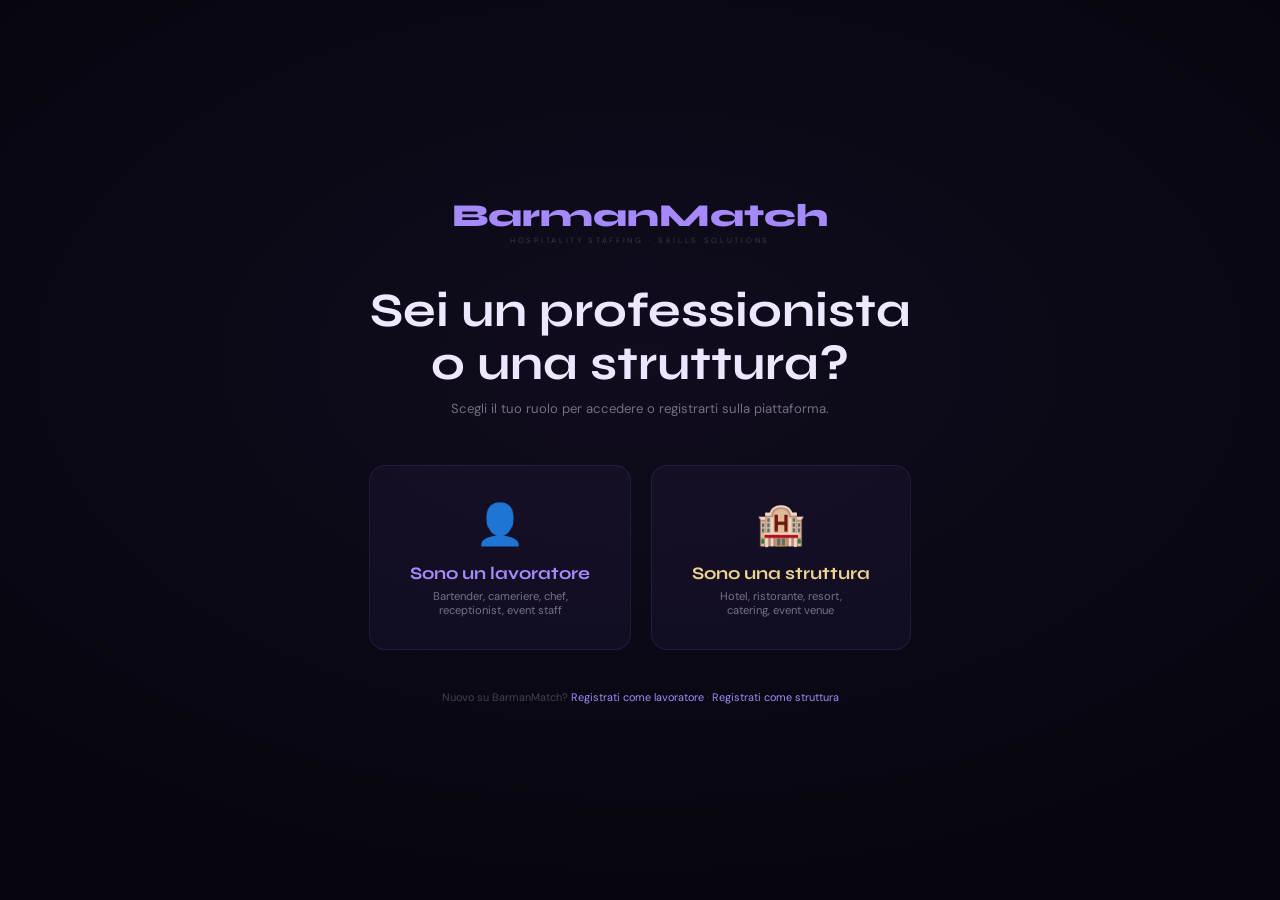
==== BARMANMATCH_APP/frontend/index.html @ 91419bfc "Initial commit - BarmanMatch: marketplace staff HoReCa (40%, congelato) Backend FastAPI (auth/matchi" ====
<!DOCTYPE html>
<html lang="it">
<head>
<meta charset="UTF-8">
<meta name="viewport" content="width=device-width, initial-scale=1.0">
<title>BarmanMatch — Accedi</title>
<link rel="preconnect" href="https://fonts.googleapis.com">
<link href="https://fonts.googleapis.com/css2?family=Syne:wght@700;800&family=DM+Sans:wght@400;500;600&display=swap" rel="stylesheet">
<link rel="stylesheet" href="shared/style.css">
<style>
.hero-entry{min-height:100dvh;display:flex;flex-direction:column;align-items:center;justify-content:center;padding:2rem;text-align:center;position:relative;}
.hero-entry::before{content:'';position:absolute;inset:0;background:radial-gradient(ellipse 70% 60% at 50% 40%,rgba(139,92,246,.07),transparent);}
.logo-wrap{margin-bottom:2.5rem;}
.logo-brand{font-family:'Syne',sans-serif;font-weight:800;font-size:2rem;color:var(--vl);}
.logo-sub{font-size:.48rem;letter-spacing:.35em;text-transform:uppercase;color:rgba(244,240,255,.2);}
.entry-headline{font-family:'Syne',sans-serif;font-size:clamp(1.5rem,5vw,3rem);font-weight:700;line-height:1.1;margin-bottom:.6rem;}
.entry-sub{font-size:.82rem;color:var(--gr);margin-bottom:3rem;max-width:420px;}
.role-cards{display:flex;gap:1.2rem;justify-content:center;flex-wrap:wrap;margin-bottom:2.5rem;}
.role-card{background:var(--bg2);border:1px solid rgba(139,92,246,.15);border-radius:16px;padding:2rem 2.5rem;cursor:pointer;transition:all .3s;text-decoration:none;color:inherit;}
.role-card:hover{border-color:rgba(139,92,246,.4);transform:translateY(-4px);box-shadow:0 20px 50px rgba(0,0,0,.4);}
.role-card.venue:hover{border-color:rgba(201,168,76,.4);}
.role-ico{font-size:2.5rem;margin-bottom:.8rem;}
.role-title{font-family:'Syne',sans-serif;font-size:1.1rem;font-weight:700;margin-bottom:.3rem;}
.role-card.worker .role-title{color:var(--vl);}
.role-card.venue .role-title{color:var(--gl);}
.role-desc{font-size:.7rem;color:var(--gr);}
.already{font-size:.68rem;color:rgba(244,240,255,.25);}
.already a{color:var(--vl);text-decoration:none;}
.already a:hover{text-decoration:underline;}
</style>
</head>
<body>
<main class="hero-entry">
  <div class="logo-wrap">
    <div class="logo-brand">BarmanMatch</div>
    <div class="logo-sub">Hospitality Staffing · Skills Solutions</div>
  </div>
  <h1 class="entry-headline">Sei un professionista<br>o una struttura?</h1>
  <p class="entry-sub">Scegli il tuo ruolo per accedere o registrarti sulla piattaforma.</p>
  <div class="role-cards">
    <a href="worker/login.html" class="role-card worker">
      <div class="role-ico">👤</div>
      <div class="role-title">Sono un lavoratore</div>
      <div class="role-desc">Bartender, cameriere, chef,<br>receptionist, event staff</div>
    </a>
    <a href="venue/login.html" class="role-card venue">
      <div class="role-ico">🏨</div>
      <div class="role-title">Sono una struttura</div>
      <div class="role-desc">Hotel, ristorante, resort,<br>catering, event venue</div>
    </a>
  </div>
  <div class="already">Nuovo su BarmanMatch?
    <a href="worker/register.html">Registrati come lavoratore</a> ·
    <a href="venue/register.html">Registrati come struttura</a>
  </div>
</main>
<script src="shared/api.js"></script>
<script>
// Se già loggato, redirect alla dashboard corretta
const session = getSession();
if (session) {
  window.location.href = session.role === 'venue'
    ? 'venue/dashboard.html'
    : 'worker/dashboard.html';
}
</script>
</body>
</html>
---- BARMANMATCH_APP/frontend/shared/style.css ----
:root{
  --v:#8B5CF6;--vl:#A78BFA;--vd:#6D28D9;
  --g:#C9A84C;--gl:#F0D78A;
  --t:#00E5B4;
  --red:#F87171;--green:#34D399;
  --bg:#07060E;--bg2:#0E0B1A;--bg3:#130F20;
  --w:#F4F0FF;--gr:rgba(244,240,255,.45);
  --r:12px;--rp:999px;
  --trans:.3s ease;
}
*{margin:0;padding:0;box-sizing:border-box;}
html{scroll-behavior:smooth;}
body{background:var(--bg);color:var(--w);font-family:'DM Sans',sans-serif;-webkit-font-smoothing:antialiased;min-height:100dvh;}

/* TYPOGRAPHY */
h1,h2,h3{font-family:'Syne',sans-serif;font-weight:700;}
h1{font-size:clamp(1.6rem,5vw,2.5rem);}
h2{font-size:clamp(1.2rem,3vw,1.8rem);}
h3{font-size:1rem;}

/* NAV */
.app-nav{position:sticky;top:0;z-index:100;background:rgba(7,6,14,.92);backdrop-filter:blur(20px);border-bottom:1px solid rgba(139,92,246,.1);padding:.8rem 1.5rem;display:flex;align-items:center;justify-content:space-between;}
.app-nav-brand{font-family:'Syne',sans-serif;font-weight:800;color:var(--vl);font-size:.95rem;text-decoration:none;}
.app-nav-brand span{display:block;font-size:.42rem;letter-spacing:.25em;text-transform:uppercase;color:rgba(244,240,255,.3);margin-top:-1px;}
.app-nav-right{display:flex;align-items:center;gap:1rem;}
.app-nav-right a,.app-nav-right button{font-size:.58rem;letter-spacing:.12em;text-transform:uppercase;color:var(--gr);text-decoration:none;background:none;border:none;cursor:pointer;transition:color var(--trans);}
.app-nav-right a:hover,.app-nav-right button:hover{color:var(--vl);}

/* LAYOUT */
.page{max-width:1100px;margin:0 auto;padding:2.5rem 1.5rem 5rem;}
.page-sm{max-width:480px;margin:0 auto;padding:3rem 1.5rem;}

/* CARD */
.card{background:var(--bg2);border:1px solid rgba(139,92,246,.12);border-radius:var(--r);padding:2rem;}
.card-sm{background:var(--bg2);border:1px solid rgba(139,92,246,.12);border-radius:var(--r);padding:1.4rem;}

/* FORM */
.form-group{margin-bottom:1.2rem;}
.form-group label{display:block;font-size:.58rem;letter-spacing:.18em;text-transform:uppercase;color:rgba(244,240,255,.45);margin-bottom:.4rem;}
input[type=text],input[type=email],input[type=password],input[type=number],input[type=date],input[type=time],select,textarea{
  width:100%;background:rgba(139,92,246,.06);border:1px solid rgba(139,92,246,.2);
  border-radius:8px;padding:.75rem 1rem;color:var(--w);font-family:'DM Sans',sans-serif;font-size:.85rem;
  outline:none;transition:border-color var(--trans);
}
input:focus,select:focus,textarea:focus{border-color:var(--vl);}
select option{background:var(--bg2);color:var(--w);}
textarea{resize:vertical;min-height:80px;}
.form-row{display:grid;grid-template-columns:1fr 1fr;gap:1rem;}
@media(max-width:500px){.form-row{grid-template-columns:1fr;}}

/* PILLS INPUT (tags) */
.pills-wrap{display:flex;flex-wrap:wrap;gap:.4rem;padding:.5rem;background:rgba(139,92,246,.04);border:1px solid rgba(139,92,246,.2);border-radius:8px;min-height:44px;}
.pill-tag{display:flex;align-items:center;gap:.3rem;background:rgba(139,92,246,.15);border:1px solid rgba(139,92,246,.25);border-radius:var(--rp);padding:.18rem .55rem;font-size:.65rem;color:var(--vl);}
.pill-tag button{background:none;border:none;color:rgba(167,139,250,.6);cursor:pointer;font-size:.7rem;line-height:1;padding:0;}
.pill-tag button:hover{color:var(--red);}
.pills-input{background:none;border:none;outline:none;color:var(--w);font-size:.78rem;min-width:120px;flex:1;}

/* BUTTONS */
.btn{display:inline-flex;align-items:center;justify-content:center;gap:.4rem;border:none;cursor:pointer;font-family:'DM Sans',sans-serif;font-weight:600;transition:all var(--trans);}
.btn-primary{background:var(--v);color:#fff;padding:.75rem 2rem;border-radius:var(--rp);font-size:.7rem;letter-spacing:.15em;text-transform:uppercase;}
.btn-primary:hover{background:var(--vl);}
.btn-primary:disabled{opacity:.4;cursor:not-allowed;}
.btn-outline{background:transparent;color:var(--vl);border:1px solid rgba(139,92,246,.3);padding:.65rem 1.5rem;border-radius:var(--rp);font-size:.65rem;letter-spacing:.12em;text-transform:uppercase;}
.btn-outline:hover{background:rgba(139,92,246,.08);}
.btn-gold{background:var(--g);color:#000;padding:.65rem 1.5rem;border-radius:var(--rp);font-size:.65rem;font-weight:700;letter-spacing:.12em;text-transform:uppercase;}
.btn-gold:hover{background:var(--gl);}
.btn-danger{background:rgba(248,113,113,.12);color:var(--red);border:1px solid rgba(248,113,113,.25);padding:.55rem 1.2rem;border-radius:var(--rp);font-size:.62rem;}
.btn-danger:hover{background:rgba(248,113,113,.2);}
.btn-sm{padding:.45rem 1rem;font-size:.58rem;}
.btn-full{width:100%;}

/* BADGES */
.badge{display:inline-flex;align-items:center;gap:.25rem;font-size:.42rem;letter-spacing:.15em;text-transform:uppercase;padding:.2rem .55rem;border-radius:var(--rp);}
.badge-green{background:rgba(52,211,153,.1);color:var(--green);border:1px solid rgba(52,211,153,.2);}
.badge-violet{background:rgba(139,92,246,.1);color:var(--vl);border:1px solid rgba(139,92,246,.2);}
.badge-gold{background:rgba(201,168,76,.1);color:var(--gl);border:1px solid rgba(201,168,76,.2);}
.badge-red{background:rgba(248,113,113,.1);color:var(--red);border:1px solid rgba(248,113,113,.2);}
.badge-teal{background:rgba(0,229,180,.1);color:var(--t);border:1px solid rgba(0,229,180,.2);}

/* STAT MINI */
.stat-row{display:flex;gap:.8rem;flex-wrap:wrap;}
.stat-mini{background:rgba(139,92,246,.05);border:1px solid rgba(139,92,246,.1);border-radius:8px;padding:.6rem 1rem;text-align:center;}
.stat-mini-n{font-family:'Syne',sans-serif;font-size:1.1rem;font-weight:700;color:var(--vl);}
.stat-mini-l{font-size:.42rem;letter-spacing:.12em;text-transform:uppercase;color:rgba(244,240,255,.3);}

/* SHIFT CARD */
.shift-card{background:var(--bg2);border:1px solid rgba(139,92,246,.1);border-radius:var(--r);padding:1.4rem;transition:all var(--trans);position:relative;}
.shift-card:hover{border-color:rgba(139,92,246,.25);transform:translateY(-2px);}
.shift-card.urgent::before{content:'URGENTE';position:absolute;top:.8rem;right:.8rem;font-size:.38rem;letter-spacing:.2em;background:rgba(201,168,76,.15);color:var(--gl);border:1px solid rgba(201,168,76,.25);padding:.18rem .55rem;border-radius:var(--rp);}
.shift-role{font-family:'Syne',sans-serif;font-size:1rem;font-weight:700;color:var(--vl);margin-bottom:.2rem;}
.shift-meta{font-size:.72rem;color:var(--gr);margin-bottom:.8rem;}
.shift-meta span{color:rgba(244,240,255,.6);}
.shift-rate{font-family:'Syne',sans-serif;font-size:1.3rem;font-weight:800;color:var(--gl);}
.shift-rate small{font-size:.65rem;color:var(--gr);font-weight:400;}
.shift-score{display:flex;align-items:center;gap:.4rem;font-size:.68rem;color:rgba(167,139,250,.7);}
.score-bar{height:4px;background:rgba(255,255,255,.06);border-radius:2px;overflow:hidden;flex:1;}
.score-fill{height:100%;background:linear-gradient(90deg,var(--v),var(--vl));border-radius:2px;}
.shift-actions{display:flex;gap:.6rem;margin-top:1rem;flex-wrap:wrap;}

/* ALERT */
.alert{padding:.8rem 1.2rem;border-radius:8px;font-size:.78rem;margin-bottom:1rem;}
.alert-error{background:rgba(248,113,113,.08);border:1px solid rgba(248,113,113,.2);color:var(--red);}
.alert-success{background:rgba(52,211,153,.08);border:1px solid rgba(52,211,153,.2);color:var(--green);}
.alert-info{background:rgba(139,92,246,.08);border:1px solid rgba(139,92,246,.2);color:var(--vl);}

/* TABS */
.tabs{display:flex;gap:.5rem;margin-bottom:1.5rem;border-bottom:1px solid rgba(139,92,246,.1);padding-bottom:.5rem;}
.tab{background:none;border:none;font-family:'DM Sans',sans-serif;font-size:.62rem;letter-spacing:.15em;text-transform:uppercase;color:rgba(244,240,255,.35);cursor:pointer;padding:.4rem .8rem;border-radius:6px;transition:all var(--trans);}
.tab.active{color:var(--vl);background:rgba(139,92,246,.1);}

/* EMPTY STATE */
.empty{text-align:center;padding:3rem 1rem;color:rgba(244,240,255,.25);}
.empty-ico{font-size:2.5rem;margin-bottom:.6rem;}
.empty-text{font-size:.78rem;}

/* MODAL */
.modal-overlay{position:fixed;inset:0;background:rgba(0,0,0,.7);backdrop-filter:blur(8px);z-index:500;display:flex;align-items:center;justify-content:center;padding:1rem;}
.modal-overlay.hidden{display:none;}
.modal{background:var(--bg2);border:1px solid rgba(139,92,246,.2);border-radius:var(--r);padding:2rem;max-width:480px;width:100%;max-height:85dvh;overflow-y:auto;}
.modal h3{color:var(--vl);margin-bottom:1rem;}
.modal-close{position:absolute;top:1rem;right:1rem;background:none;border:none;color:rgba(244,240,255,.4);font-size:1.2rem;cursor:pointer;}

/* SPINNER */
.spinner{display:inline-block;width:20px;height:20px;border:2px solid rgba(139,92,246,.2);border-top-color:var(--vl);border-radius:50%;animation:spin .7s linear infinite;}
@keyframes spin{to{transform:rotate(360deg)}}

/* DIVIDER */
.divider{border:none;border-top:1px solid rgba(139,92,246,.08);margin:1.5rem 0;}
.divider-label{text-align:center;position:relative;margin:1.5rem 0;}
.divider-label::before{content:'';position:absolute;top:50%;left:0;right:0;border-top:1px solid rgba(139,92,246,.08);}
.divider-label span{position:relative;background:var(--bg);padding:0 .8rem;font-size:.52rem;letter-spacing:.2em;text-transform:uppercase;color:rgba(244,240,255,.2);}

/* STARS */
.stars{display:flex;gap:.2rem;}
.star{font-size:1.1rem;cursor:pointer;transition:transform .2s;}
.star:hover{transform:scale(1.2);}
.star.active{color:#F59E0B;}
.star.inactive{color:rgba(255,255,255,.15);}

/* CONTRACT BOX */
.contract-box{background:rgba(139,92,246,.04);border:1px solid rgba(139,92,246,.15);border-radius:8px;padding:1.2rem;font-size:.72rem;color:var(--gr);line-height:1.8;}
.contract-box h4{color:var(--vl);font-size:.82rem;margin-bottom:.5rem;}
.contract-accept{display:flex;align-items:flex-start;gap:.6rem;margin-top:1rem;font-size:.72rem;color:var(--gr);}
.contract-accept input[type=checkbox]{width:16px;height:16px;flex-shrink:0;margin-top:2px;accent-color:var(--vl);}

/* LOADER PAGE */
.page-loader{display:flex;align-items:center;justify-content:center;min-height:60dvh;flex-direction:column;gap:1rem;}
.page-loader p{font-size:.72rem;color:var(--gr);}

/* RESPONSIVE */
@media(max-width:600px){
  .page{padding:1.5rem 1rem 5rem;}
  .card{padding:1.2rem;}
  .form-row{grid-template-columns:1fr;}
}
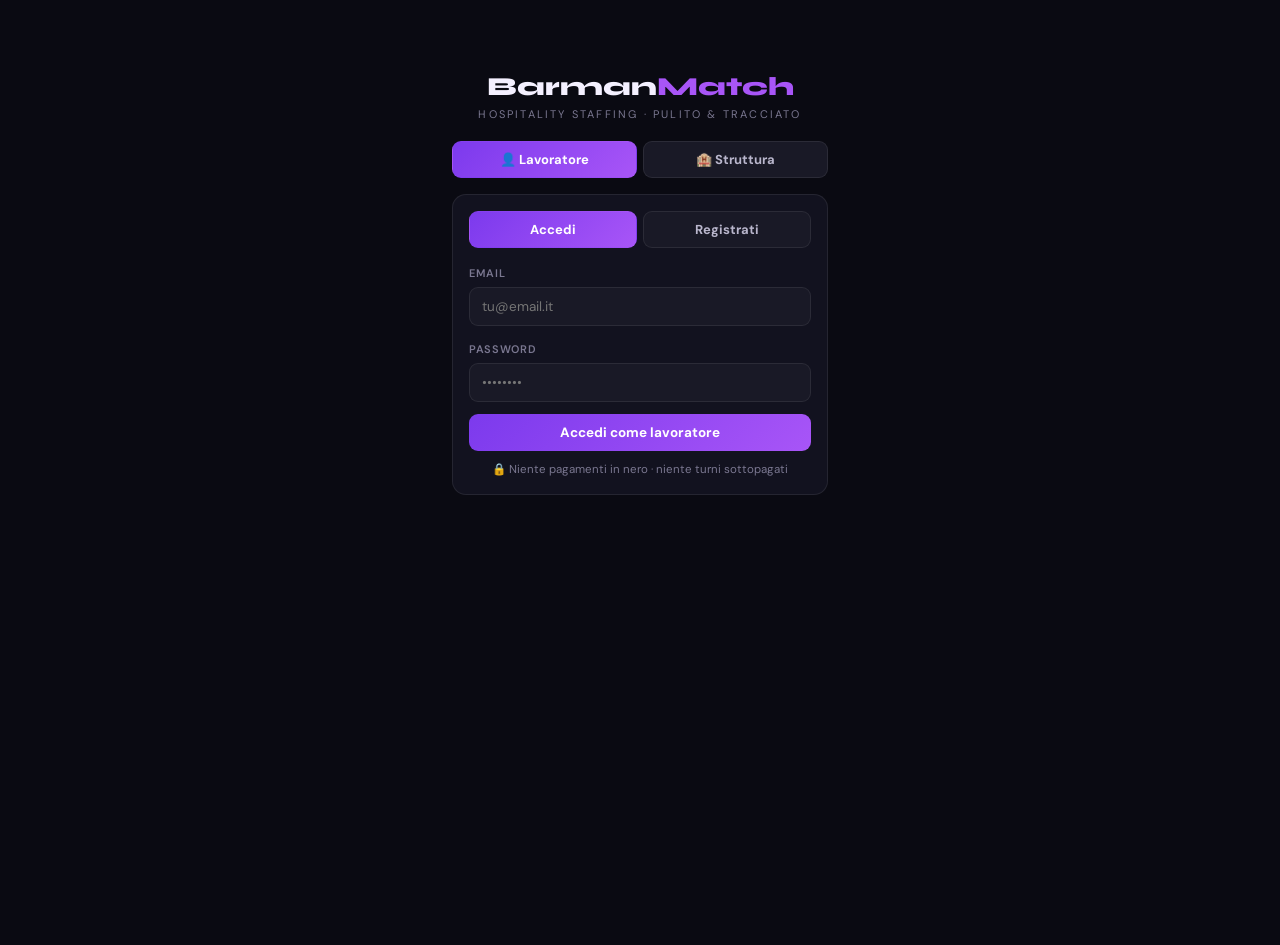
==== commit c56eec80: "BarmanMatch: frontend SPA worker/venue (auth + dashboard + contratti/escrow) Single-file app.html (v" ====
--- a/BARMANMATCH_APP/frontend/index.html
+++ b/BARMANMATCH_APP/frontend/index.html
@@ -3,66 +3,12 @@
 <head>
 <meta charset="UTF-8">
 <meta name="viewport" content="width=device-width, initial-scale=1.0">
-<title>BarmanMatch — Accedi</title>
-<link rel="preconnect" href="https://fonts.googleapis.com">
-<link href="https://fonts.googleapis.com/css2?family=Syne:wght@700;800&family=DM+Sans:wght@400;500;600&display=swap" rel="stylesheet">
-<link rel="stylesheet" href="shared/style.css">
-<style>
-.hero-entry{min-height:100dvh;display:flex;flex-direction:column;align-items:center;justify-content:center;padding:2rem;text-align:center;position:relative;}
-.hero-entry::before{content:'';position:absolute;inset:0;background:radial-gradient(ellipse 70% 60% at 50% 40%,rgba(139,92,246,.07),transparent);}
-.logo-wrap{margin-bottom:2.5rem;}
-.logo-brand{font-family:'Syne',sans-serif;font-weight:800;font-size:2rem;color:var(--vl);}
-.logo-sub{font-size:.48rem;letter-spacing:.35em;text-transform:uppercase;color:rgba(244,240,255,.2);}
-.entry-headline{font-family:'Syne',sans-serif;font-size:clamp(1.5rem,5vw,3rem);font-weight:700;line-height:1.1;margin-bottom:.6rem;}
-.entry-sub{font-size:.82rem;color:var(--gr);margin-bottom:3rem;max-width:420px;}
-.role-cards{display:flex;gap:1.2rem;justify-content:center;flex-wrap:wrap;margin-bottom:2.5rem;}
-.role-card{background:var(--bg2);border:1px solid rgba(139,92,246,.15);border-radius:16px;padding:2rem 2.5rem;cursor:pointer;transition:all .3s;text-decoration:none;color:inherit;}
-.role-card:hover{border-color:rgba(139,92,246,.4);transform:translateY(-4px);box-shadow:0 20px 50px rgba(0,0,0,.4);}
-.role-card.venue:hover{border-color:rgba(201,168,76,.4);}
-.role-ico{font-size:2.5rem;margin-bottom:.8rem;}
-.role-title{font-family:'Syne',sans-serif;font-size:1.1rem;font-weight:700;margin-bottom:.3rem;}
-.role-card.worker .role-title{color:var(--vl);}
-.role-card.venue .role-title{color:var(--gl);}
-.role-desc{font-size:.7rem;color:var(--gr);}
-.already{font-size:.68rem;color:rgba(244,240,255,.25);}
-.already a{color:var(--vl);text-decoration:none;}
-.already a:hover{text-decoration:underline;}
-</style>
+<title>BarmanMatch</title>
+<meta http-equiv="refresh" content="0; url=app.html">
+<link rel="canonical" href="app.html">
+<style>body{background:#0a0a12;color:#f4f0ff;font-family:system-ui,sans-serif;display:grid;place-items:center;min-height:100dvh;text-align:center}a{color:#a855f7}</style>
 </head>
 <body>
-<main class="hero-entry">
-  <div class="logo-wrap">
-    <div class="logo-brand">BarmanMatch</div>
-    <div class="logo-sub">Hospitality Staffing · Skills Solutions</div>
-  </div>
-  <h1 class="entry-headline">Sei un professionista<br>o una struttura?</h1>
-  <p class="entry-sub">Scegli il tuo ruolo per accedere o registrarti sulla piattaforma.</p>
-  <div class="role-cards">
-    <a href="worker/login.html" class="role-card worker">
-      <div class="role-ico">👤</div>
-      <div class="role-title">Sono un lavoratore</div>
-      <div class="role-desc">Bartender, cameriere, chef,<br>receptionist, event staff</div>
-    </a>
-    <a href="venue/login.html" class="role-card venue">
-      <div class="role-ico">🏨</div>
-      <div class="role-title">Sono una struttura</div>
-      <div class="role-desc">Hotel, ristorante, resort,<br>catering, event venue</div>
-    </a>
-  </div>
-  <div class="already">Nuovo su BarmanMatch?
-    <a href="worker/register.html">Registrati come lavoratore</a> ·
-    <a href="venue/register.html">Registrati come struttura</a>
-  </div>
-</main>
-<script src="shared/api.js"></script>
-<script>
-// Se già loggato, redirect alla dashboard corretta
-const session = getSession();
-if (session) {
-  window.location.href = session.role === 'venue'
-    ? 'venue/dashboard.html'
-    : 'worker/dashboard.html';
-}
-</script>
+<p>BarmanMatch… <a href="app.html">Entra nella piattaforma</a></p>
 </body>
 </html>
